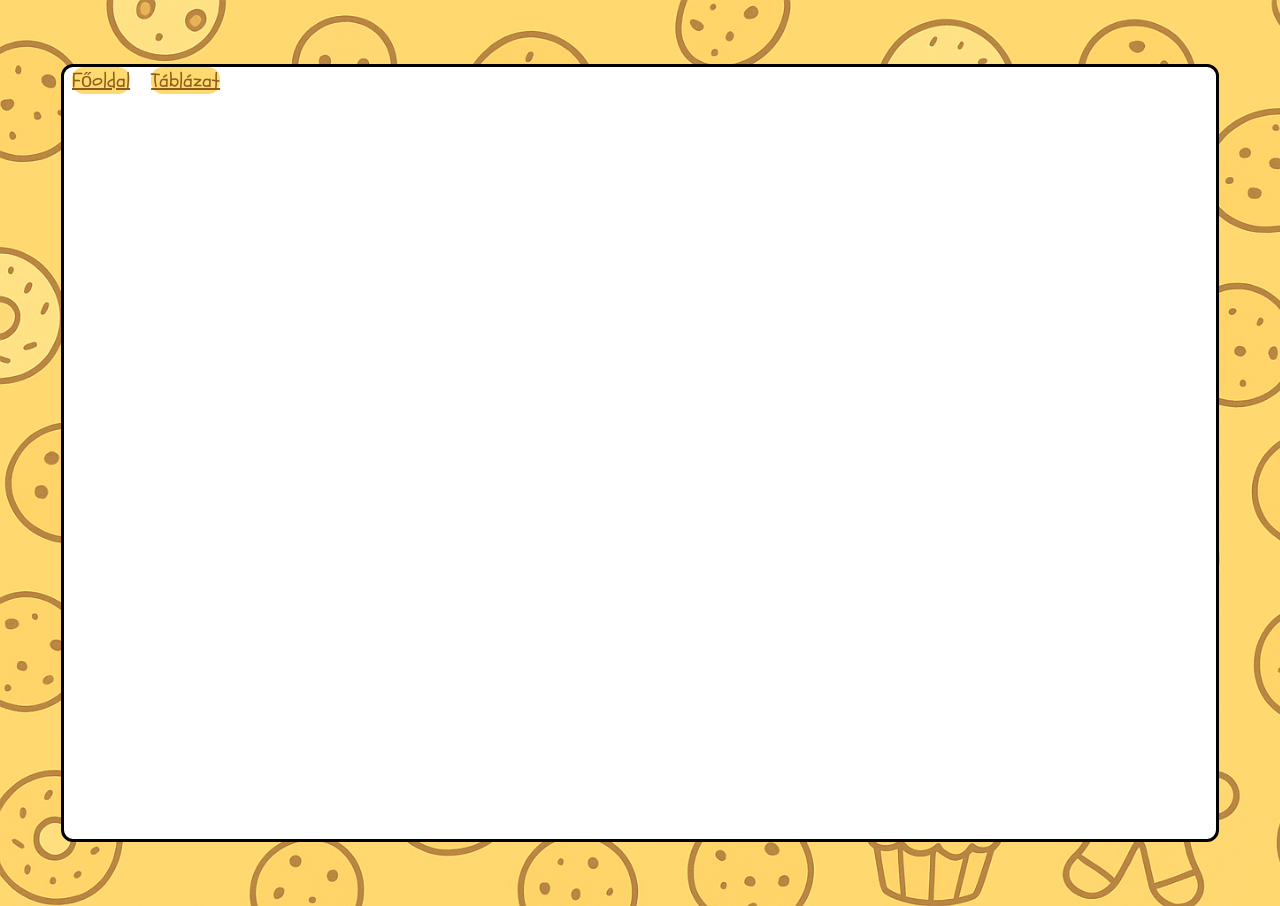
==== suti/index.html @ bca7b01c "first commit" ====
<!DOCTYPE html>
<html lang="en">
<head>
    <meta charset="UTF-8">
    <meta name="viewport" content="width=device-width, initial-scale=1.0">
    <meta name="description" content="suti">
    <meta name="keywords" content="suti, sutes" >
    <meta name="author" content="Rethy Viktoria">
    <title>Rethy_Viktoria_suti</title>
    <link rel="stylesheet" href="style.css">
</head>
<body>
    <main>
      <header>
        <a href="index.html">Főoldal</a>
        <a href="tablazat.html">Táblázat</a>
      </header>
      <section>
        <aside>
          <nav></nav>
        </aside>
        <article></article>
      </section>
      <footer></footer>
    </main>
</body>
</html>
---- suti/style.css ----
body {
  margin: 0;
  padding: 0;
  box-sizing: border-box;
  background-image: url("../suti/background.png");
  background-repeat: no-repeat;
  background-size: cover;
  min-height: 100vh;
  min-width: 100vw;
font-family: "Schoolbell", sans-serif;
  padding: 64px 32px;
}

@font-face {
  font-family: "Schoolbell";
  src: url("Schoolbell-Regular.ttf");
}

main {
  max-width: 90vw;
  min-height: calc(100vh - 128px);
  margin: auto;
  background-color: #ffffff;
  border-radius: 12px;
  border: 3px solid black;
}

a{
    color: #8d5b1a;
    background-color: #feda70;
    font-size: 20px;
    margin: 0.5rem;
    border-radius: 12px;
}
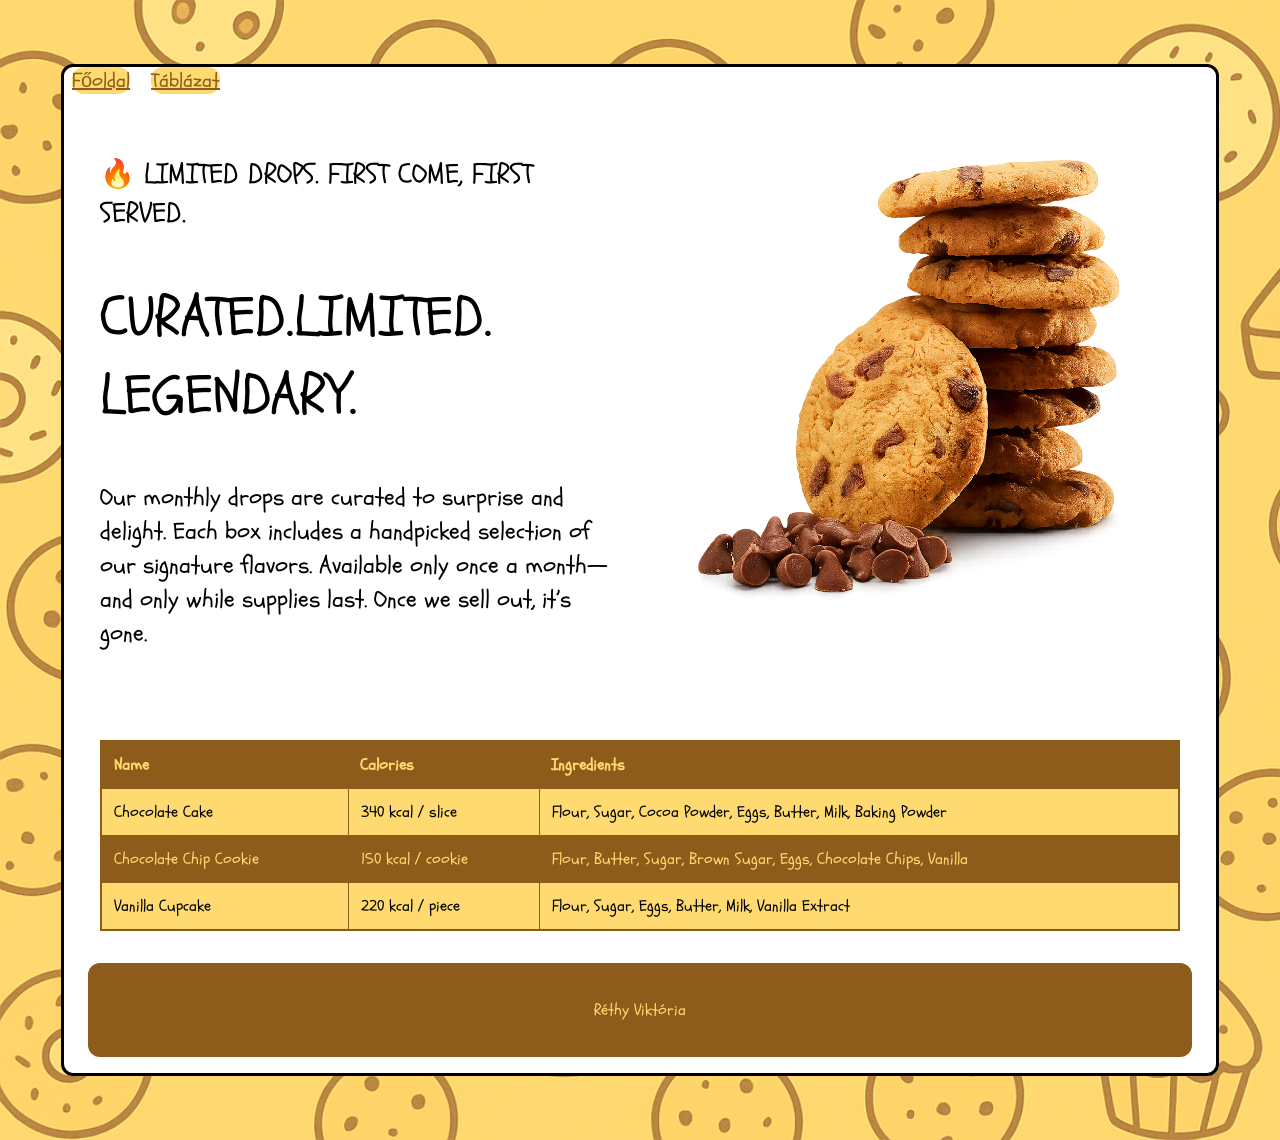
==== commit 9bcd1c46: "sutik-  4" ====
--- a/suti/index.html
+++ b/suti/index.html
@@ -16,12 +16,50 @@
         <a href="tablazat.html">Táblázat</a>
       </header>
       <section>
-        <aside>
-          <nav></nav>
-        </aside>
-        <article></article>
-      </section>
-      <footer></footer>
+        <article>
+    <div>
+    <h1>🔥 LIMITED DROPS. FIRST COME, FIRST SERVED.</h1>
+        <h2>
+            CURATED.LIMITED.
+            LEGENDARY.
+        </h2>
+        <p>
+      Our monthly drops are curated to surprise and delight.
+       Each box includes a handpicked selection of our signature flavors. 
+       Available only once a month—and only while supplies last. Once we sell out, it’s gone.
+        </p>
+     </div>
+        <img src="../suti/torony.png" alt="suti">
+        </article>
+    </section>
+        <table>
+  <thead>
+    <tr>
+      <th>Name</th>
+      <th>Calories</th>
+      <th>Ingredients</th>
+    </tr>
+  </thead>
+  <tbody>
+    <tr>
+      <td>Chocolate Cake</td>
+      <td>340 kcal / slice</td>
+      <td>Flour, Sugar, Cocoa Powder, Eggs, Butter, Milk, Baking Powder</td>
+        </tr>
+        <tr>
+      <td>Chocolate Chip Cookie</td>
+      <td>150 kcal / cookie</td>
+      <td>Flour, Butter, Sugar, Brown Sugar, Eggs, Chocolate Chips, Vanilla</td>
+    </tr>
+    <tr>
+      <td>Vanilla Cupcake</td>
+      <td>220 kcal / piece</td>
+      <td>Flour, Sugar, Eggs, Butter, Milk, Vanilla Extract</td>
+        </tr>
+    </tbody>
+    </table>
+      </table>
+      <footer></p>Réthy Viktória</p></footer>
     </main>
 </body>
 </html>
--- a/suti/style.css
+++ b/suti/style.css
@@ -33,6 +33,76 @@
     border-radius: 12px;
 }
 
+section {
+  padding: 32px;
+}
+
+h1 {
+  font-size: 28px;
+  font-weight: 400;
+}
+
+h2 {
+  font-size: 56px;
+  font-weight: 400;
+}
+
+p {
+  font-size: 24px;
+  max-width: 60ch;
+  font-weight: 400;
+}
 
 
+article {
+    height: fit-content;
+    max-width: 1080px;
+    margin: auto;
+    display: grid;
+    grid-template-columns: 1fr 1fr;
+  gap: 32px;
+  align-items: center;
+}
 
+article img {
+  width: 100%;
+  height: 550px;
+  object-fit: cover;
+}
+
+table {
+  max-width: 1080px;
+  width: 100%;
+  margin: 32px auto;
+  border-collapse: collapse;
+  border: 2px solid #8d5b1a;
+}
+th {
+  background-color: #8d5b1a;
+  color: #feda70;
+  padding: 12px;
+  text-align: left;
+}
+td {
+  padding: 12px;
+  border: 1px solid #8d5b1a;
+}
+/*ez chatgpt mert fogalmam se volt mi ez es hogy kene*/
+tbody tr:nth-child(odd) {
+  background-color: #feda70;
+}
+tbody tr:nth-child(even) {
+  background-color: #8d5b1a;
+  color: #feda70;
+}
+/*eddig*/
+
+footer {
+  max-width: 1080px;
+ margin: 16px auto;
+  background-color: #8d5b1a;
+  color: #feda70;
+  text-align: center;
+  padding: 12px;
+  border-radius: 12px;
+}
